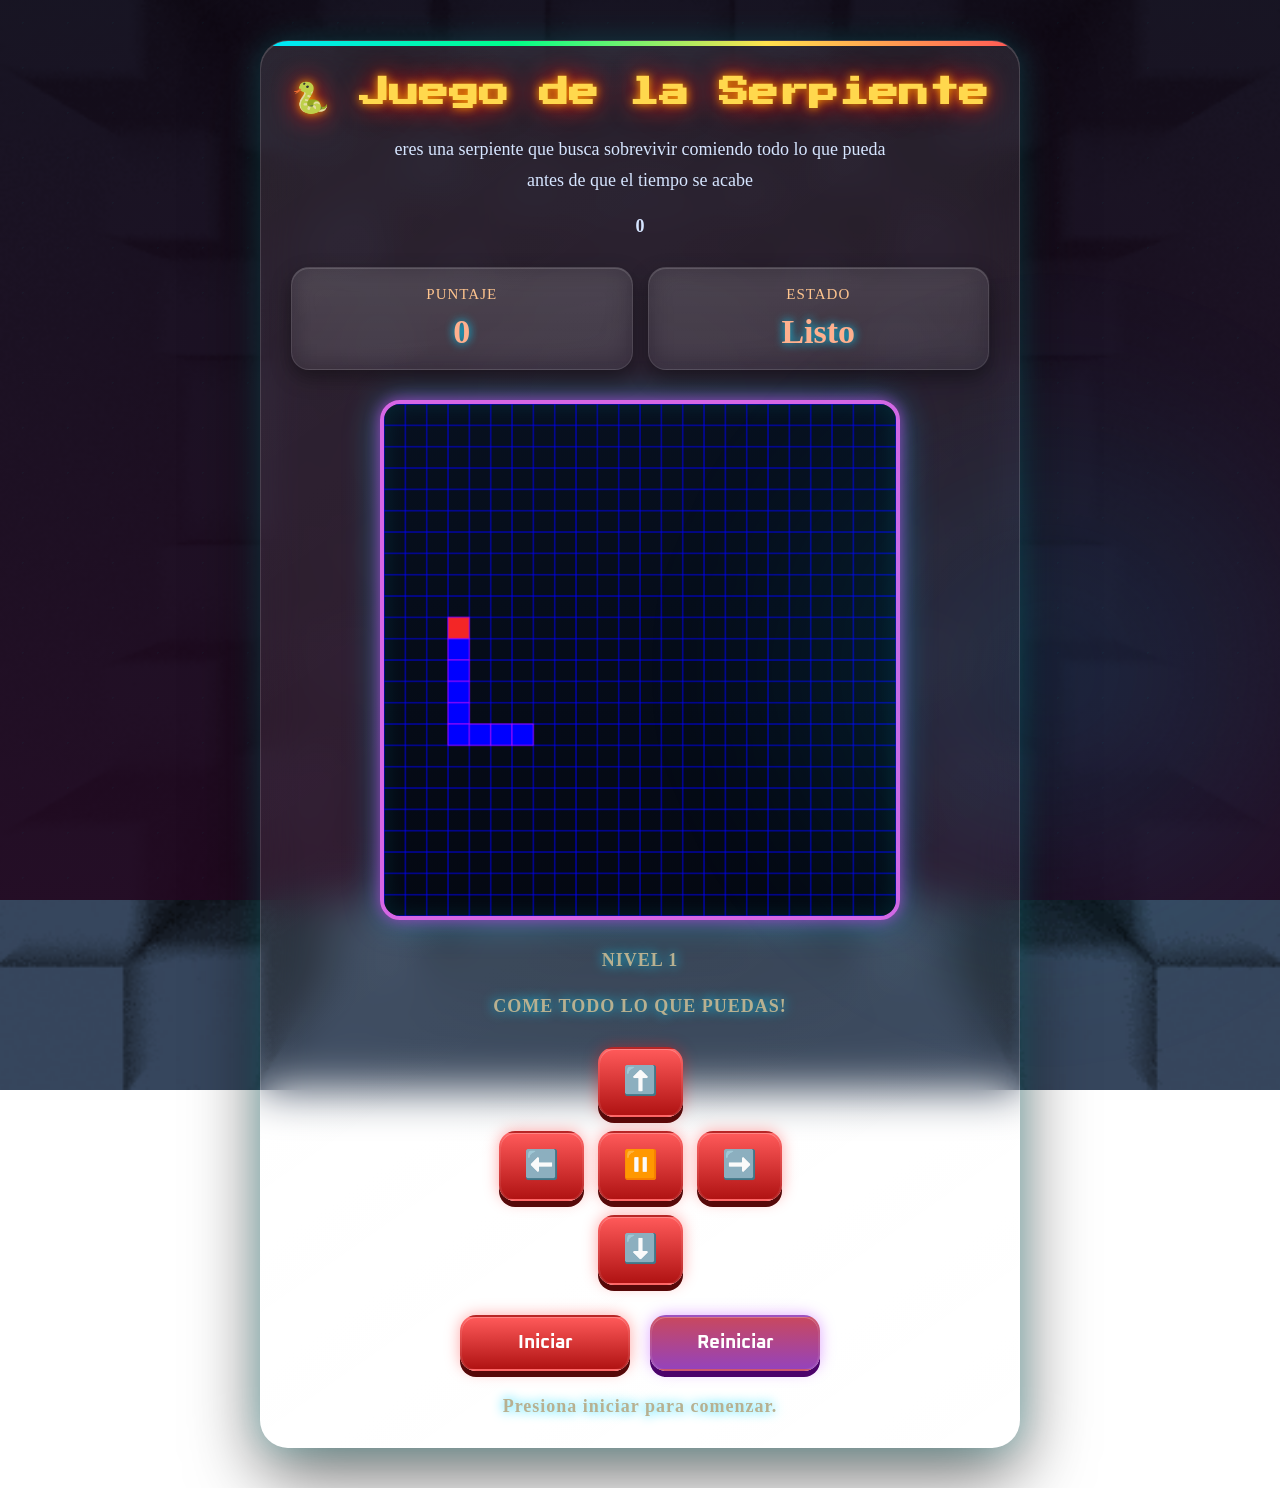
==== index.html @ 087c43cd "visual and sound improvements for the game" ====
<!DOCTYPE html>
<html lang="es">
<head>
  <meta charset="UTF-8" />
  <meta name="viewport" content="width=device-width, initial-scale=1.0" />
  <title>Juego de la Serpiente - Taller</title>
   <link rel="stylesheet" href="serpiente.css">
</head>
<body>
  <main class="contenedor-juego">
    <h1>🐍 Juego de la Serpiente</h1>
    <p class="descripcion">
      eres una serpiente que busca sobrevivir comiendo todo
      lo que pueda antes de que el tiempo se acabe
    </p>
    <p class="descripcion">
      <strong id="tiempoRest">0</strong>
    </p>

    <section class="panel-info">
      <div class="tarjeta-info">
        <span>Puntaje</span>
        <strong id="puntaje">0</strong>
      </div>
      <div class="tarjeta-info">
        <span>Estado</span>
        <strong id="estado">Listo</strong>
      </div>
    </section>

    <canvas id="canvasJuego" width="600" height="600"></canvas>
     <p id="mensajeLevel" class="mensaje">NIVEL 1</p>
     <p id="mensajeLevelMENSAJE" class="mensaje">COME TODO LO QUE PUEDAS!</p>


    <section class="controles">
      <button class="vacio">-</button>
      <button onclick="cambiarDireccion('arriba')">⬆️</button>
      <button class="vacio">-</button>

      <button onclick="cambiarDireccion('izquierda')">⬅️</button>
      <button onclick="pausarJuego()">⏸️</button>
      <button onclick="cambiarDireccion('derecha')">➡️</button>

      <button class="vacio">-</button>
      <button onclick="cambiarDireccion('abajo')">⬇️</button>
      <button class="vacio">-</button>
    </section>

    <section class="acciones">
      <button onclick="iniciarJuego()">Iniciar</button>
      <button class="secundario" onclick="reiniciarJuego()">Reiniciar</button>
    </section>

    <p id="mensaje" class="mensaje">Presiona iniciar para comenzar.</p>
  </main>

  <script src="serpiente.js"></script>
</body>
</html>
---- serpiente.css ----
/*==========================================

        GOOGLE FONTS

==========================================*/

@import url('https://fonts.googleapis.com/css2?family=Press+Start+2P&family=Oxanium:wght@300;400;600;700&display=swap');

/*==========================================

            RESET

==========================================*/

*{

margin:0;

padding:0;

box-sizing:border-box;

}

body{

    min-height:100vh;

    display:flex;

    justify-content:center;

    align-items:center;

    padding:40px;

    background:

        linear-gradient(

            rgba(15, 7, 19, 0.78),

            rgba(34, 8, 32, 0.906)

        ),

        url("8C22C3D4-3077-4C88-B33D-E7BB51E641C2.GIF");

    background-size:cover;

    background-position:center;

    background-repeat:no-repeat;

    background-attachment:fixed;

    color:white;

    overflow-x:hidden;

    position:relative;

}

/*==========================================

        FONDO DECORATIVO

==========================================*/

body::before{

content:"";

position:fixed;

inset:0;

background-image:

radial-gradient(#00ffff22 1px,transparent 1px);

background-size:45px 45px;

opacity:.25;

pointer-events:none;

}

body::after{

content:"";

position:fixed;

width:700px;

height:700px;

right:-120px;

bottom:-120px;

background:

radial-gradient(circle,#00d4ff22,transparent 70%);

filter:blur(60px);

pointer-events:none;

}

/*==========================================

        CONTENEDOR

==========================================*/

.contenedor-juego{

margin:0 auto;

width:100%;

max-width:760px;

padding:30px;

border-radius:28px;

background:

linear-gradient(

145deg,

rgba(255,255,255,.10),

rgba(255,255,255,.04)

);

backdrop-filter:blur(22px);

border:1px solid rgba(255,255,255,.15);

box-shadow:

0 0 30px rgba(0,255,255,.18),

0 25px 70px rgba(0,0,0,.60),

inset 0 1px rgba(255,255,255,.18);

text-align:center;

position:relative;

overflow:hidden;

}

.contenedor-juego::before{

content:"";

position:absolute;

top:0;

left:0;

width:100%;

height:5px;

background:

linear-gradient(

90deg,

#00e5ff,

#00ff88,

#ffe14d,

#ff5555

);

}

/*==========================================

            TITULO

==========================================*/

h1{

font-family:"Press Start 2P";

font-size:30px;

line-height:1.5;

color:#ffd84d;

margin-bottom:18px;

text-shadow:

0 0 10px orange,

0 0 25px red,

0 0 40px #ff000055;

}

.descripcion{

max-width:520px;

margin:auto;

margin-bottom:16px;

line-height:1.7;

color:#d6e5ff;

font-size:18px;

}

/*==========================================

        PANEL SUPERIOR

==========================================*/

.panel-info{

display:flex;

gap:15px;

margin:25px 0;

flex-wrap:wrap;

}

.tarjeta-info{

flex:1;

min-width:170px;

padding:18px;

border-radius:18px;

background:

linear-gradient(

180deg,

rgba(255,255,255,.08),

rgba(255,255,255,.03)

);

border:1px solid rgba(255,255,255,.10);

backdrop-filter:blur(14px);

box-shadow:

0 8px 20px rgba(0,0,0,.40),

inset 0 1px rgba(255,255,255,.15);

transition:.35s;

}

.tarjeta-info:hover{

transform:translateY(-5px);

box-shadow:

0 0 18px #00d4ff66,

0 20px 35px rgba(0,0,0,.55);

}

.tarjeta-info span{

display:block;

margin-bottom:10px;

font-size:15px;

letter-spacing:1px;

color:#ffc58f;

text-transform:uppercase;

}

.tarjeta-info strong{

font-size:34px;

color:#ffb08e;

text-shadow:

0 0 10px #00d5ff;

}
/*==========================================

            CANVAS

==========================================*/

canvas{

width:100%;

max-width:520px;

display:block;

margin:30px auto;

background:

linear-gradient(

180deg,

#07101f,

#040812

);

border:4px solid #d666e5;

border-radius:20px;

box-shadow:

0 0 15px #a140bf,

0 0 35px rgba(0,212,255,.40),

inset 0 0 25px rgba(0,255,255,.10);

transition:.35s;

}

canvas:hover{

box-shadow:

0 0 25px #b300ff,

0 0 55px rgba(0,212,255,.55),

inset 0 0 35px rgba(0,255,255,.18);

}

/*==========================================

        CONTROLES

==========================================*/

.controles{

display:grid;

grid-template-columns:repeat(3,85px);

gap:14px;

justify-content:center;

align-items:center;

margin:30px auto;

}

/*==========================================

            BOTONES

==========================================*/

button{

font-family:"Oxanium",sans-serif;

font-size:18px;

font-weight:700;

cursor:pointer;

padding:14px;

border-radius:16px;

color:white;

border:2px solid rgba(255,255,255,.08);

background:

linear-gradient(

180deg,

#ff5a5a,

#b01313

);

box-shadow:

0 6px #560909,

0 0 15px rgba(255,0,0,.35),

inset 0 1px rgba(255,255,255,.25);

transition:

transform .18s,

box-shadow .18s,

background .25s;

}

/*==========================================

        BOTONES DIRECCIONALES

==========================================*/

.controles button{

width:85px;

height:70px;

font-size:28px;

}

/*==========================================

        BOTONES ACCIONES

==========================================*/

.acciones{

display:flex;

justify-content:center;

gap:20px;

margin-top:15px;

flex-wrap:wrap;

}

.acciones button{

min-width:170px;

font-size:19px;

}

/*==========================================

        BOTON REINICIAR

==========================================*/

.secundario{

background:

linear-gradient(

180deg,

#c9485e,

#9543bb

);

box-shadow:

0 6px #4c036b,

0 0 15px rgba(166, 0, 255, 0.35),

inset 0 1px rgba(255,255,255,.25);

}

/*==========================================

            HOVER

==========================================*/

button:hover{

transform:translateY(-4px) scale(1.03);

background:

linear-gradient(

180deg,

#ff7b7b,

#d81d1d

);

box-shadow:

0 10px #560909,

0 0 25px rgba(255,40,40,.60),

0 0 45px rgba(255,0,0,.25);

}

.secundario:hover{

background:

linear-gradient(

180deg,

#2e929d,

#0092c2

);

box-shadow:

0 10px #04506b,

0 0 25px rgba(0,220,255,.65);

}

/*==========================================

            ACTIVE

==========================================*/

button:active{

transform:translateY(5px);

box-shadow:

0 2px #560909,

0 0 10px rgba(255,0,0,.20);

}

.secundario:active{

box-shadow:

0 2px #04506b,

0 0 10px rgba(0,220,255,.25);

}

/*==========================================

            BOTONES OCULTOS

==========================================*/

.vacio{

visibility:hidden;

}

/*==========================================

        MENSAJE

==========================================*/

.mensaje{

margin-top:25px;

font-size:18px;

font-weight:600;

letter-spacing:1px;

color:#b8b090;

text-shadow:

0 0 12px #00d5ff;

animation:parpadeo 2s infinite;

}

/*==========================================

        ANIMACION

==========================================*/

@keyframes parpadeo{

0%{

opacity:.5;

}

50%{

opacity:1;

}

100%{

opacity:.5;

}

}
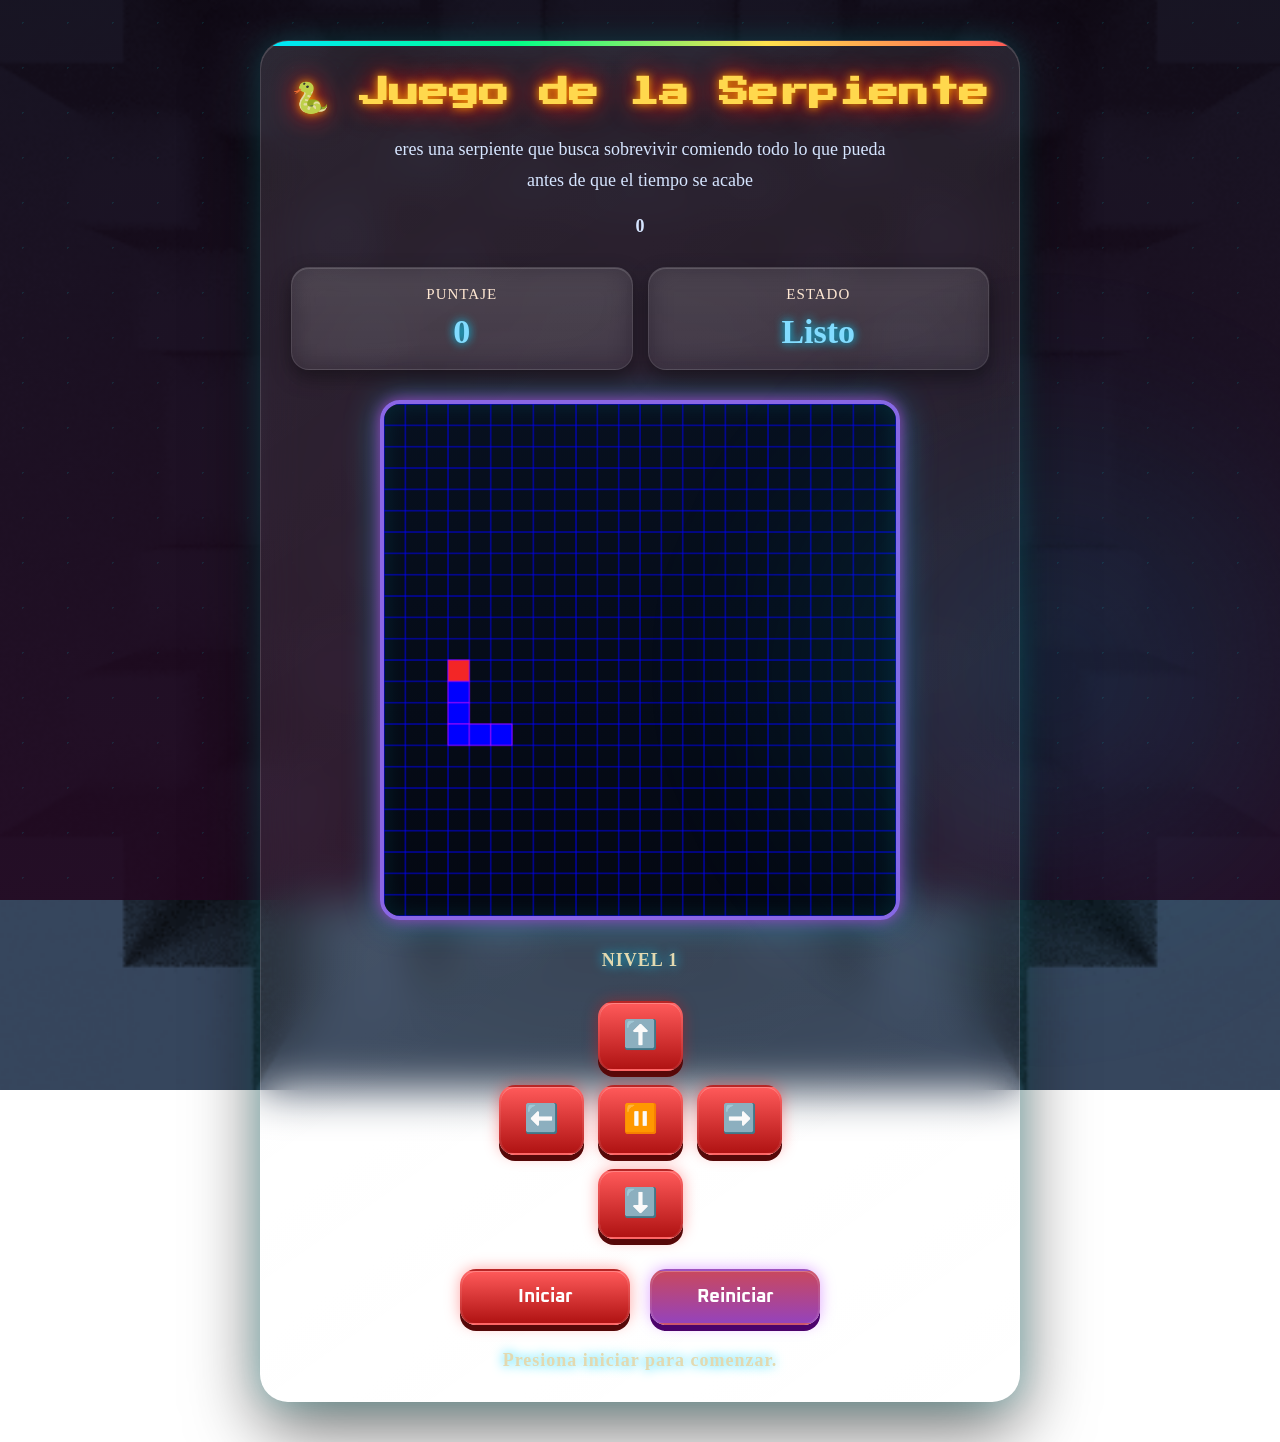
==== commit 2a651e35: "Increase the time as you level up and adjust the movement of the food" ====
--- a/index.html
+++ b/index.html
@@ -30,7 +30,6 @@
 
     <canvas id="canvasJuego" width="600" height="600"></canvas>
      <p id="mensajeLevel" class="mensaje">NIVEL 1</p>
-     <p id="mensajeLevelMENSAJE" class="mensaje">COME TODO LO QUE PUEDAS!</p>
 
 
     <section class="controles">
--- a/serpiente.css
+++ b/serpiente.css
@@ -78,7 +78,7 @@
 
 background-image:
 
-radial-gradient(#00ffff22 1px,transparent 1px);
+radial-gradient(#00ffff66 1px,transparent 1px);
 
 background-size:45px 45px;
 
@@ -314,7 +314,7 @@
 
 letter-spacing:1px;
 
-color:#ffc58f;
+color:#ffe8d3;
 
 text-transform:uppercase;
 
@@ -324,7 +324,7 @@
 
 font-size:34px;
 
-color:#ffb08e;
+color:#82dcff;
 
 text-shadow:
 
@@ -359,7 +359,7 @@
 
 );
 
-border:4px solid #d666e5;
+border:4px solid #8a66e5;
 
 border-radius:20px;
 
@@ -647,7 +647,7 @@
 
 letter-spacing:1px;
 
-color:#b8b090;
+color:#e3d9b0;
 
 text-shadow:
 
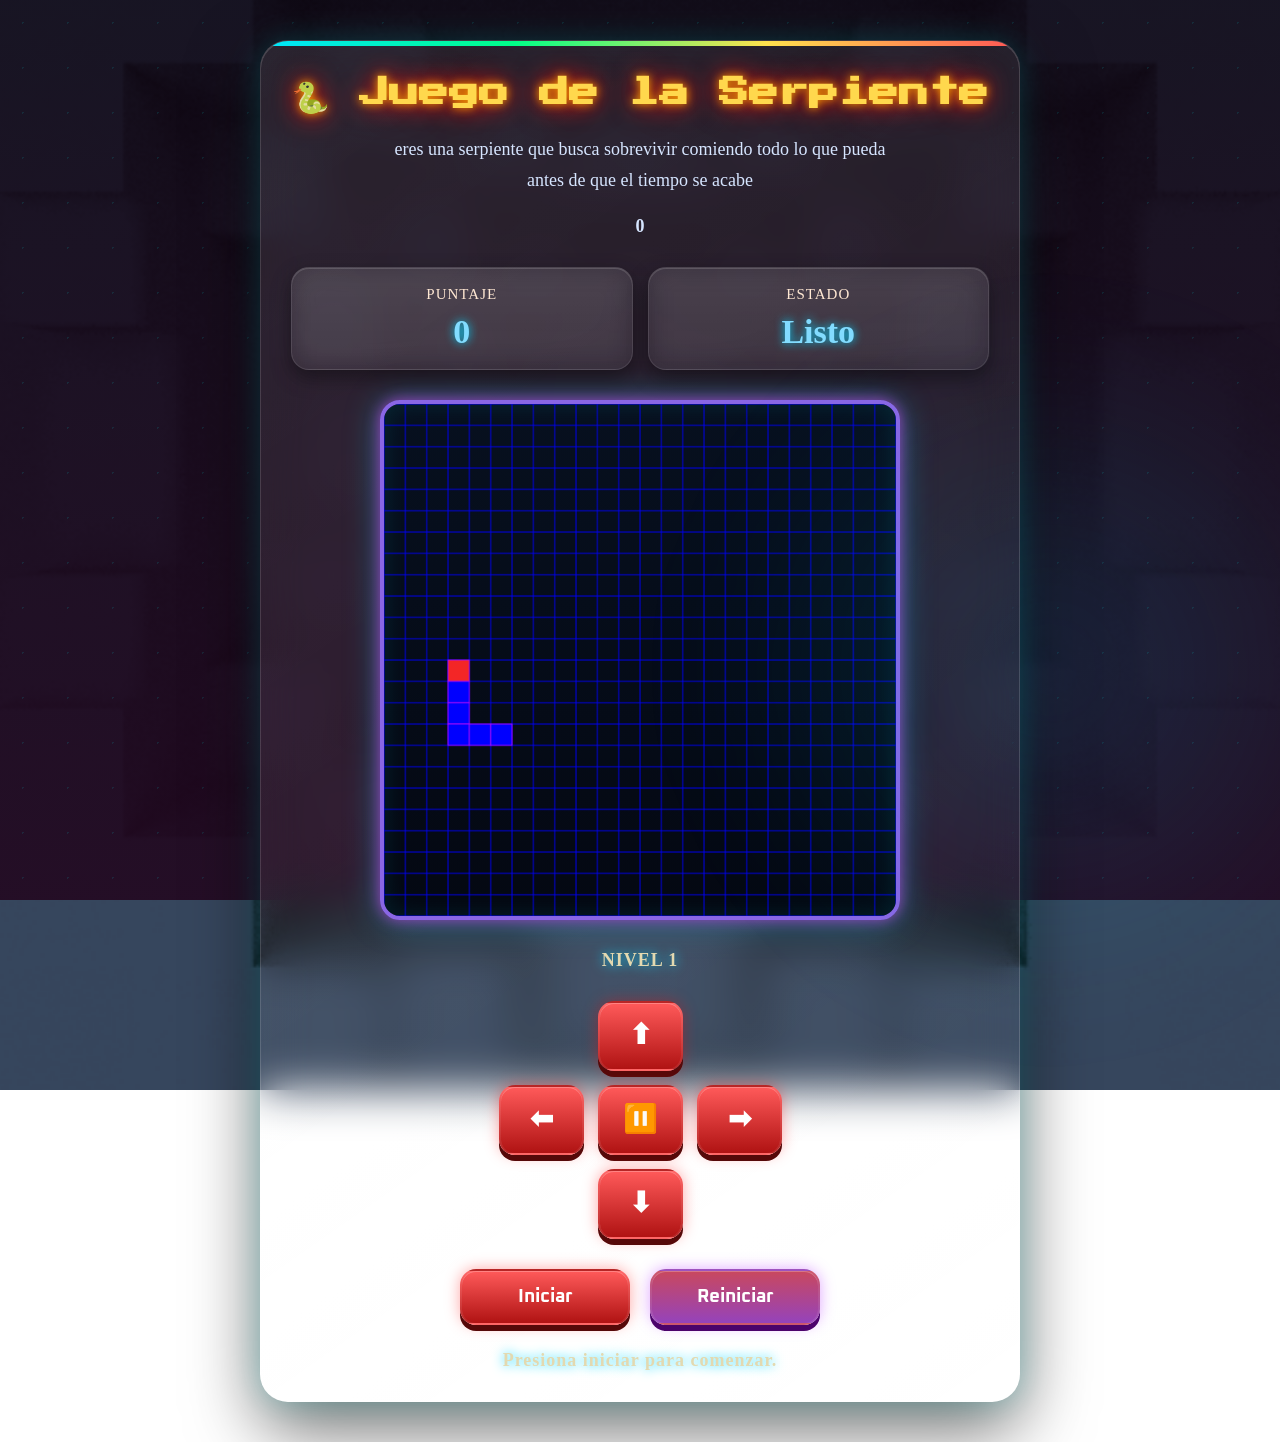
==== commit 529c5087: "Adds different speeds for the food and fixes the growth error" ====
--- a/index.html
+++ b/index.html
@@ -34,15 +34,15 @@
 
     <section class="controles">
       <button class="vacio">-</button>
-      <button onclick="cambiarDireccion('arriba')">⬆️</button>
+      <button onclick="cambiarDireccion('arriba')">⬆</button>
       <button class="vacio">-</button>
 
-      <button onclick="cambiarDireccion('izquierda')">⬅️</button>
+      <button onclick="cambiarDireccion('izquierda')">⬅</button>
       <button onclick="pausarJuego()">⏸️</button>
-      <button onclick="cambiarDireccion('derecha')">➡️</button>
+      <button onclick="cambiarDireccion('derecha')">➡</button>
 
       <button class="vacio">-</button>
-      <button onclick="cambiarDireccion('abajo')">⬇️</button>
+      <button onclick="cambiarDireccion('abajo')">⬇</button>
       <button class="vacio">-</button>
     </section>
 
